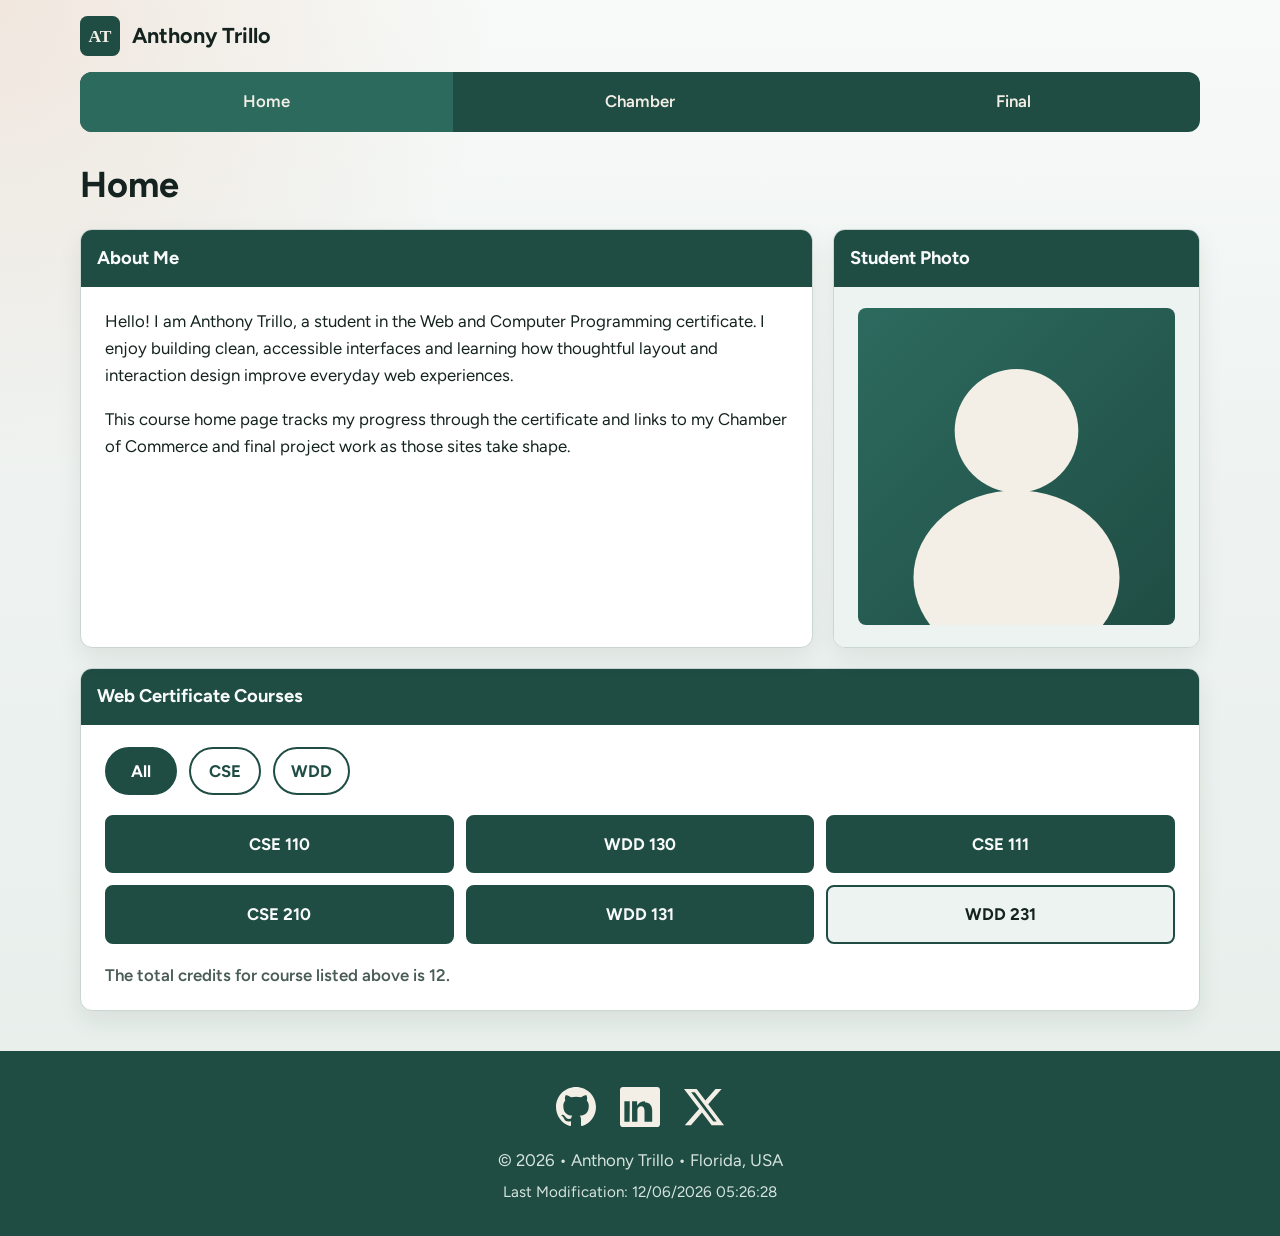
==== index.html @ 42edcfcd "Update README to include project description and usage instructions" ====
<!DOCTYPE html>
<html lang="en">
<head>
  <meta charset="UTF-8">
  <meta name="viewport" content="width=device-width, initial-scale=1.0">
  <meta name="description" content="Anthony Trillo's WDD 231 course home page showcasing web certificate progress, projects, and portfolio links.">
  <meta name="author" content="Anthony Trillo">
  <title>Anthony Trillo | WDD 231 Course Home</title>
  <link rel="preconnect" href="https://fonts.googleapis.com">
  <link rel="preconnect" href="https://fonts.gstatic.com" crossorigin>
  <link href="https://fonts.googleapis.com/css2?family=Figtree:wght@400;600;700&display=swap" rel="stylesheet">
  <link rel="stylesheet" href="styles/small.css">
  <link rel="stylesheet" href="styles/larger.css">
  <script src="scripts/navigation.js" defer></script>
  <script src="scripts/date.js" defer></script>
  <script src="scripts/course.js" defer></script>
</head>
<body>
  <header>
    <img src="images/logo.svg" alt="Anthony Trillo site logo" width="40" height="40">
    <h1>Anthony Trillo</h1>
    <button id="nav-button" class="hamburger" type="button" aria-label="Toggle navigation" aria-controls="nav-bar" aria-expanded="false"></button>
  </header>

  <nav id="nav-bar" class="navigation" aria-label="Primary">
    <ul>
      <li class="current"><a href="index.html" aria-current="page">Home</a></li>
      <li><a href="chamber/">Chamber</a></li>
      <li><a href="project/">Final</a></li>
    </ul>
  </nav>

  <main>
    <h2>Home</h2>

    <div class="intro-grid">
      <section class="card about" aria-labelledby="about-heading">
        <h3 id="about-heading">About Me</h3>
        <div class="card-body">
          <p>
            Hello! I am Anthony Trillo, a student in the Web and Computer Programming certificate.
            I enjoy building clean, accessible interfaces and learning how thoughtful layout and
            interaction design improve everyday web experiences.
          </p>
          <p>
            This course home page tracks my progress through the certificate and links to my
            Chamber of Commerce and final project work as those sites take shape.
          </p>
        </div>
      </section>

      <section class="card photo" aria-labelledby="photo-heading">
        <h3 id="photo-heading">Student Photo</h3>
        <div class="card-body photo-frame">
          <img
            src="images/profile.svg"
            alt="Portrait placeholder for Anthony Trillo"
            width="320"
            height="320">
        </div>
      </section>
    </div>

    <section class="card courses" aria-labelledby="courses-heading">
      <h3 id="courses-heading">Web Certificate Courses</h3>
      <div class="card-body">
        <div class="filters" role="group" aria-label="Filter courses by subject">
          <button type="button" class="filter-btn active" data-filter="all">All</button>
          <button type="button" class="filter-btn" data-filter="CSE">CSE</button>
          <button type="button" class="filter-btn" data-filter="WDD">WDD</button>
        </div>
        <div id="course-list" class="course-list"></div>
        <p id="credit-total" class="credit-total"></p>
      </div>
    </section>
  </main>

  <footer>
    <div class="social">
      <a href="https://github.com/anthonytrillo" target="_blank" rel="noopener noreferrer">
        <img src="images/github.svg" alt="GitHub profile" width="48" height="48">
      </a>
      <a href="https://www.linkedin.com/in/anthonytrillo" target="_blank" rel="noopener noreferrer">
        <img src="images/linkedin.svg" alt="LinkedIn profile" width="48" height="48">
      </a>
      <a href="https://x.com/" target="_blank" rel="noopener noreferrer">
        <img src="images/x.svg" alt="X profile" width="48" height="48">
      </a>
    </div>
    <p>&copy; <span id="currentyear"></span> &bull; Anthony Trillo &bull; Florida, USA</p>
    <p id="lastModified"></p>
  </footer>
</body>
</html>
---- styles/small.css ----
/* Mobile-first baseline styles for the course home page */

:root {
  --ink: #14231f;
  --muted: #4a5c56;
  --bg: #eef3f1;
  --surface: #ffffff;
  --primary: #1f4d44;
  --primary-hover: #163830;
  --accent: #c45c26;
  --accent-soft: #f3e2d6;
  --border: #c9d6d1;
  --completed: #1f4d44;
  --incomplete: #edf3f0;
  --shadow: 0 10px 24px rgba(20, 35, 31, 0.08);
  --radius: 0.75rem;
  --space: 1rem;
  --max-width: 70rem;
  --font: "Figtree", system-ui, sans-serif;
}

*,
*::before,
*::after {
  box-sizing: border-box;
}

html {
  scroll-behavior: smooth;
}

body {
  margin: 0;
  min-width: 320px;
  font-family: var(--font);
  font-size: 1.05rem;
  line-height: 1.6;
  color: var(--ink);
  background:
    radial-gradient(circle at top left, rgba(196, 92, 38, 0.12), transparent 28%),
    linear-gradient(180deg, #f7faf8 0%, var(--bg) 40%, #e6eeea 100%);
}

img {
  max-width: 100%;
  height: auto;
  display: block;
}

a {
  color: var(--primary);
}

h1,
h2,
h3,
p {
  margin-top: 0;
}

h1 {
  margin: 0;
  font-size: 1.35rem;
  line-height: 1.2;
}

h2 {
  margin-bottom: 1rem;
  font-size: clamp(1.75rem, 4vw, 2.25rem);
}

h3 {
  margin: 0;
  padding: 0.85rem 1rem;
  font-size: 1.15rem;
  color: #f8faf9;
  background: var(--primary);
}

/* Header: logo | name | hamburger */
header {
  display: grid;
  grid-template-columns: 40px 1fr 44px;
  align-items: center;
  gap: 0.75rem;
  width: min(100% - 2rem, var(--max-width));
  margin: 0 auto;
  padding: 1rem 0;
}

header img {
  width: 40px;
  height: 40px;
  object-fit: contain;
}

.hamburger {
  width: 44px;
  height: 44px;
  margin: 0;
  padding: 0;
  border: 2px solid transparent;
  border-radius: 0.5rem;
  background: var(--primary);
  color: #fff;
  font-size: 1.5rem;
  line-height: 1;
  cursor: pointer;
}

.hamburger::before {
  content: "\2630";
}

.hamburger.show::before {
  content: "\00D7";
}

.hamburger:hover,
.hamburger:focus-visible {
  background: var(--primary-hover);
  outline: none;
}

.hamburger:focus-visible {
  border-color: var(--accent);
}

/* Small-screen navigation: hidden until toggled */
.navigation {
  display: none;
  width: min(100% - 2rem, var(--max-width));
  margin: 0 auto 1rem;
  background: var(--primary);
  border-radius: var(--radius);
  overflow: hidden;
}

.navigation.show {
  display: block;
}

.navigation ul {
  list-style: none;
  margin: 0;
  padding: 0;
}

.navigation a {
  display: block;
  min-height: 44px;
  padding: 0.9rem 1.15rem;
  border: 2px solid transparent;
  color: #f4efe6;
  text-decoration: none;
  font-weight: 600;
}

/* Wayfinding + hover without layout twitch */
.navigation a:hover,
.navigation a:focus-visible {
  background: var(--primary-hover);
  outline: none;
}

.navigation .current a,
.navigation a[aria-current="page"] {
  background: #2d6a5e;
  border-color: transparent;
}

main {
  width: min(100% - 2rem, var(--max-width));
  margin: 0 auto 2.5rem;
}

.intro-grid {
  display: grid;
  gap: 1.25rem;
  margin-bottom: 1.25rem;
}

.card {
  overflow: hidden;
  background: var(--surface);
  border: 1px solid var(--border);
  border-radius: var(--radius);
  box-shadow: var(--shadow);
}

.card-body {
  padding: 1.15rem;
}

.card-body p:last-child {
  margin-bottom: 0;
}

.photo-frame {
  display: grid;
  place-items: center;
  background: var(--incomplete);
}

.photo-frame img {
  width: min(100%, 20rem);
  aspect-ratio: 1 / 1;
  object-fit: cover;
  border-radius: 0.5rem;
}

.filters {
  display: flex;
  flex-wrap: wrap;
  gap: 0.75rem;
  margin-bottom: 1.25rem;
}

.filter-btn {
  min-height: 44px;
  min-width: 4.5rem;
  padding: 0.55rem 1rem;
  border: 2px solid var(--primary);
  border-radius: 999px;
  background: transparent;
  color: var(--primary);
  font: inherit;
  font-weight: 700;
  cursor: pointer;
}

.filter-btn:hover,
.filter-btn:focus-visible {
  background: var(--accent-soft);
  outline: none;
}

.filter-btn.active {
  background: var(--primary);
  color: #fff;
}

.course-list {
  display: grid;
  grid-template-columns: 1fr;
  gap: 0.75rem;
}

.course-card {
  display: grid;
  place-items: center;
  min-height: 3.5rem;
  padding: 0.85rem 1rem;
  border: 2px solid var(--primary);
  border-radius: 0.5rem;
  background: var(--incomplete);
  color: var(--ink);
  font-weight: 700;
  text-align: center;
}

.course-card.completed {
  background: var(--completed);
  border-color: var(--completed);
  color: #f8faf9;
}

.credit-total {
  margin: 1.15rem 0 0;
  color: var(--muted);
  font-weight: 600;
}

footer {
  padding: 2rem 1rem;
  text-align: center;
  color: #e8efec;
  background: var(--primary);
}

.social {
  display: flex;
  justify-content: center;
  align-items: center;
  column-gap: 1rem;
  margin-bottom: 1rem;
}

.social a {
  display: grid;
  place-items: center;
  width: 48px;
  height: 48px;
  color: #f4efe6;
  border: 2px solid transparent;
  border-radius: 0.5rem;
}

.social a:hover,
.social a:focus-visible {
  color: var(--accent-soft);
  border-color: rgba(244, 239, 230, 0.35);
  outline: none;
}

.social img {
  width: 40px;
  height: 40px;
  object-fit: contain;
}

footer p {
  margin: 0.35rem 0;
  color: #d7e4df;
}

footer p:last-child {
  margin-bottom: 0;
  font-size: 0.95rem;
}
---- styles/larger.css ----
/* Larger viewports: multi-column layout and horizontal navigation */

@media screen and (min-width: 40rem) {
  header {
    grid-template-columns: 40px 1fr;
    width: min(100% - 3rem, var(--max-width));
  }

  .hamburger {
    display: none;
  }

  .navigation {
    display: block;
    width: min(100% - 3rem, var(--max-width));
    margin-bottom: 1.5rem;
  }

  .navigation ul {
    display: flex;
  }

  .navigation li {
    flex: 1 1 0;
  }

  .navigation a {
    text-align: center;
  }

  main {
    width: min(100% - 3rem, var(--max-width));
  }

  .intro-grid {
    grid-template-columns: 2fr 1fr;
    align-items: stretch;
  }

  .photo {
    display: flex;
    flex-direction: column;
  }

  .photo .card-body {
    flex: 1;
  }

  .course-list {
    grid-template-columns: repeat(3, 1fr);
  }
}

@media screen and (min-width: 60rem) {
  .course-list {
    grid-template-columns: repeat(3, minmax(0, 1fr));
  }

  .card-body {
    padding: 1.35rem 1.5rem;
  }
}
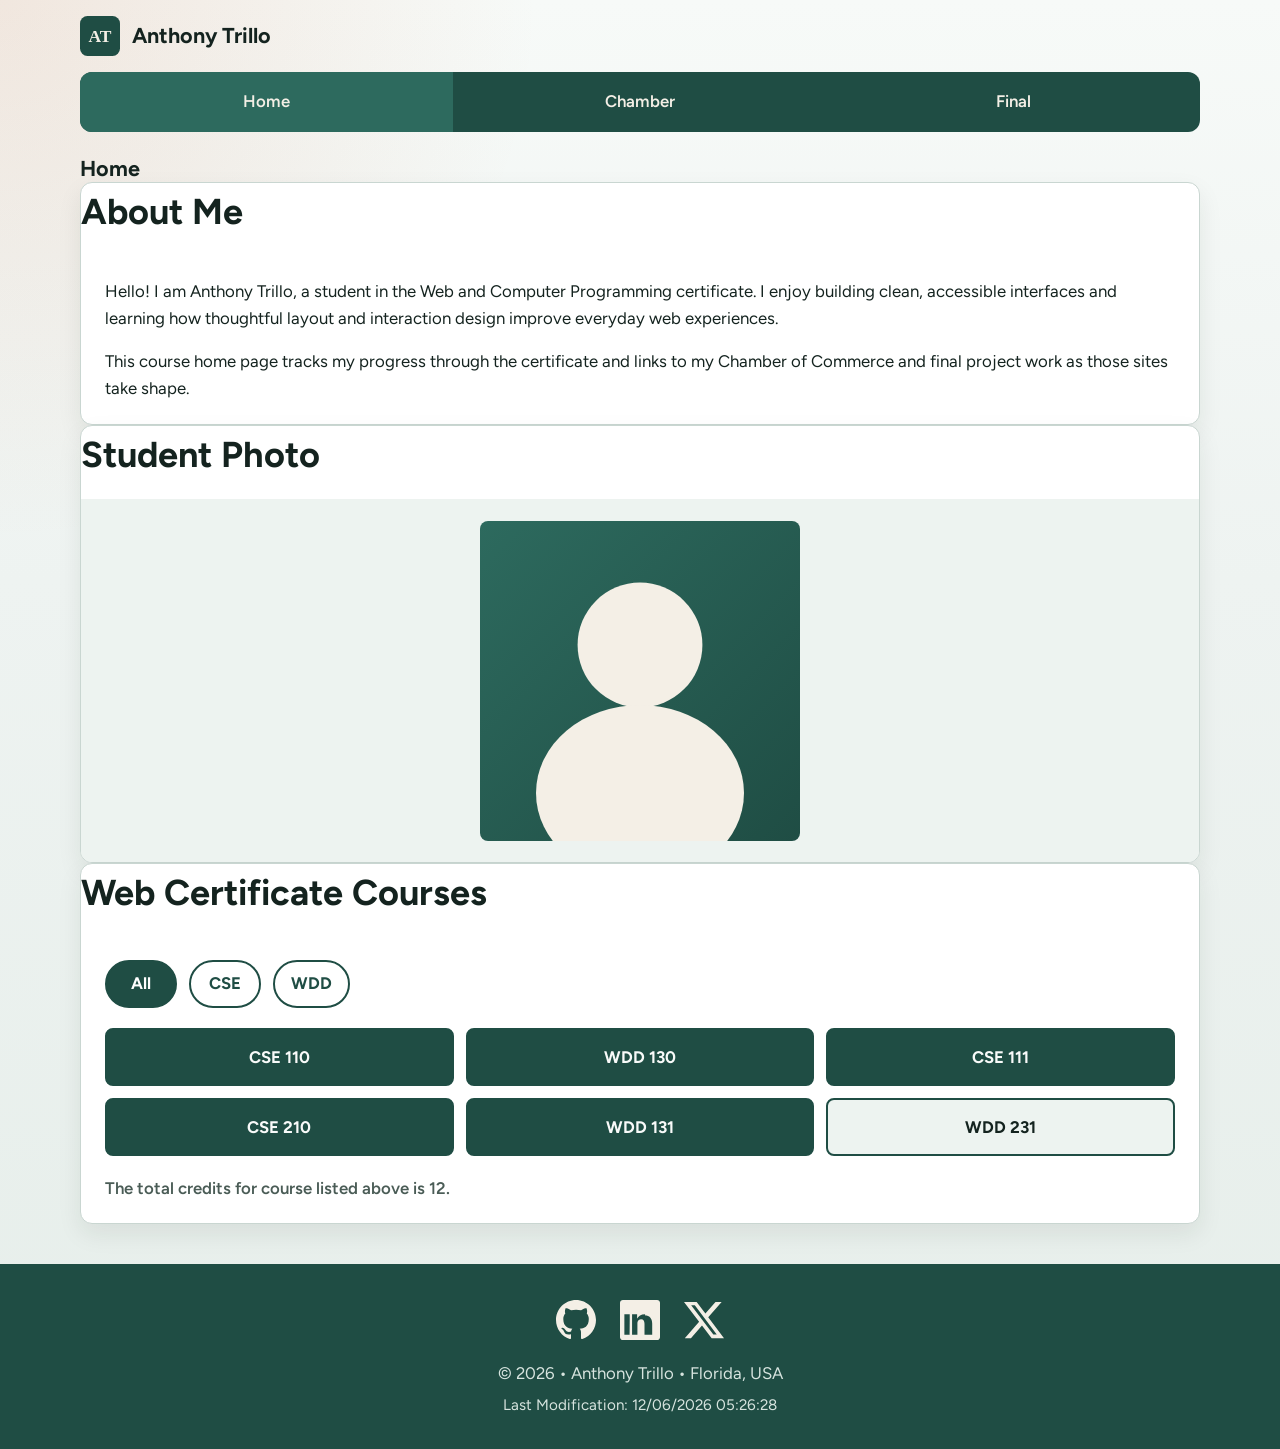
==== commit a2af10f5: "Refactor index.html to improve heading structure and remove unused SVG file" ====
--- a/index.html
+++ b/index.html
@@ -31,38 +31,36 @@
   </nav>
 
   <main>
-    <h2>Home</h2>
+    <h1>Home</h1>
 
-    <div class="intro-grid">
-      <section class="card about" aria-labelledby="about-heading">
-        <h3 id="about-heading">About Me</h3>
+    <section class="card about" aria-labelledby="about-heading">
+        <h2 id="about-heading">About Me</h2>
         <div class="card-body">
-          <p>
+            <p>
             Hello! I am Anthony Trillo, a student in the Web and Computer Programming certificate.
             I enjoy building clean, accessible interfaces and learning how thoughtful layout and
             interaction design improve everyday web experiences.
-          </p>
-          <p>
+            </p>
+            <p>
             This course home page tracks my progress through the certificate and links to my
             Chamber of Commerce and final project work as those sites take shape.
-          </p>
+            </p>
         </div>
-      </section>
+    </section>
 
-      <section class="card photo" aria-labelledby="photo-heading">
-        <h3 id="photo-heading">Student Photo</h3>
+    <section class="card photo" aria-labelledby="photo-heading">
+        <h2 id="photo-heading">Student Photo</h2>
         <div class="card-body photo-frame">
-          <img
+            <img
             src="images/profile.svg"
             alt="Portrait placeholder for Anthony Trillo"
             width="320"
             height="320">
         </div>
-      </section>
-    </div>
+    </section>
 
     <section class="card courses" aria-labelledby="courses-heading">
-      <h3 id="courses-heading">Web Certificate Courses</h3>
+      <h2 id="courses-heading">Web Certificate Courses</h2>
       <div class="card-body">
         <div class="filters" role="group" aria-label="Filter courses by subject">
           <button type="button" class="filter-btn active" data-filter="all">All</button>
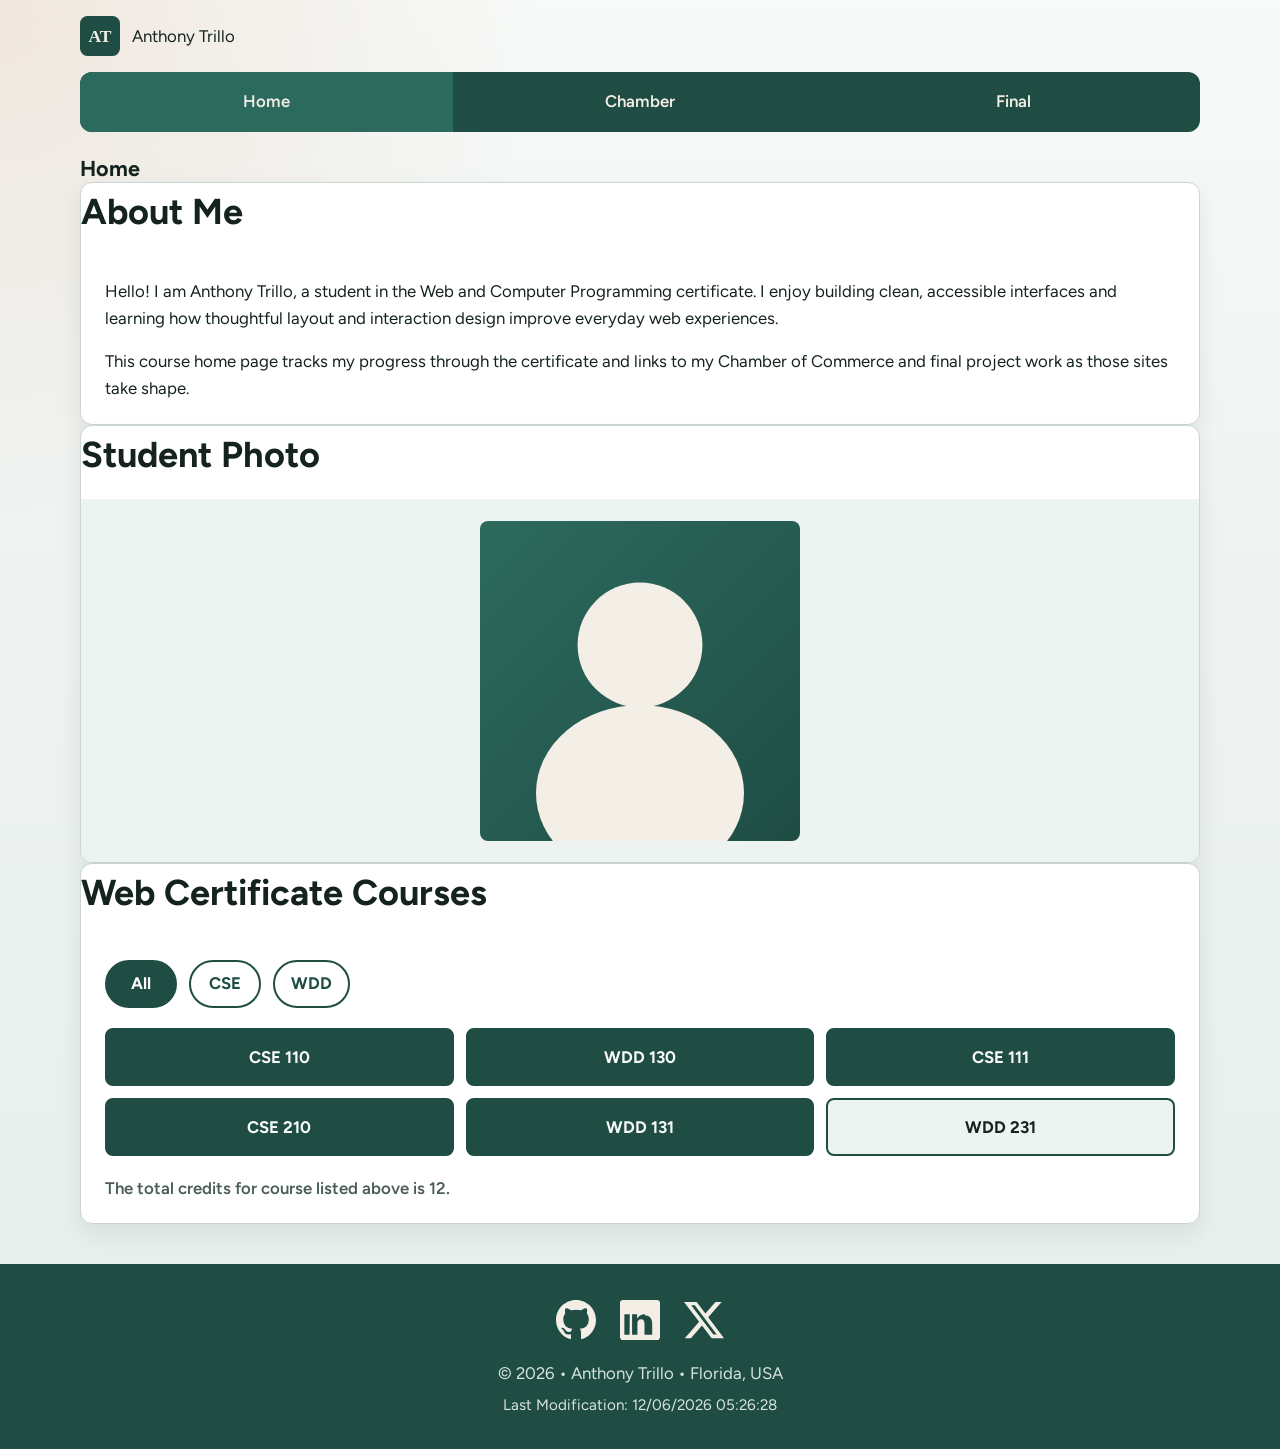
==== commit a9779069: "Update index.html to replace heading with span and change X profile image to Twitter; remove unused " ====
--- a/index.html
+++ b/index.html
@@ -18,7 +18,7 @@
 <body>
   <header>
     <img src="images/logo.svg" alt="Anthony Trillo site logo" width="40" height="40">
-    <h1>Anthony Trillo</h1>
+    <span>Anthony Trillo</span>
     <button id="nav-button" class="hamburger" type="button" aria-label="Toggle navigation" aria-controls="nav-bar" aria-expanded="false"></button>
   </header>
 
@@ -82,7 +82,7 @@
         <img src="images/linkedin.svg" alt="LinkedIn profile" width="48" height="48">
       </a>
       <a href="https://x.com/" target="_blank" rel="noopener noreferrer">
-        <img src="images/x.svg" alt="X profile" width="48" height="48">
+        <img src="images/twitter.svg" alt="Twitter profile" width="48" height="48">
       </a>
     </div>
     <p>&copy; <span id="currentyear"></span> &bull; Anthony Trillo &bull; Florida, USA</p>
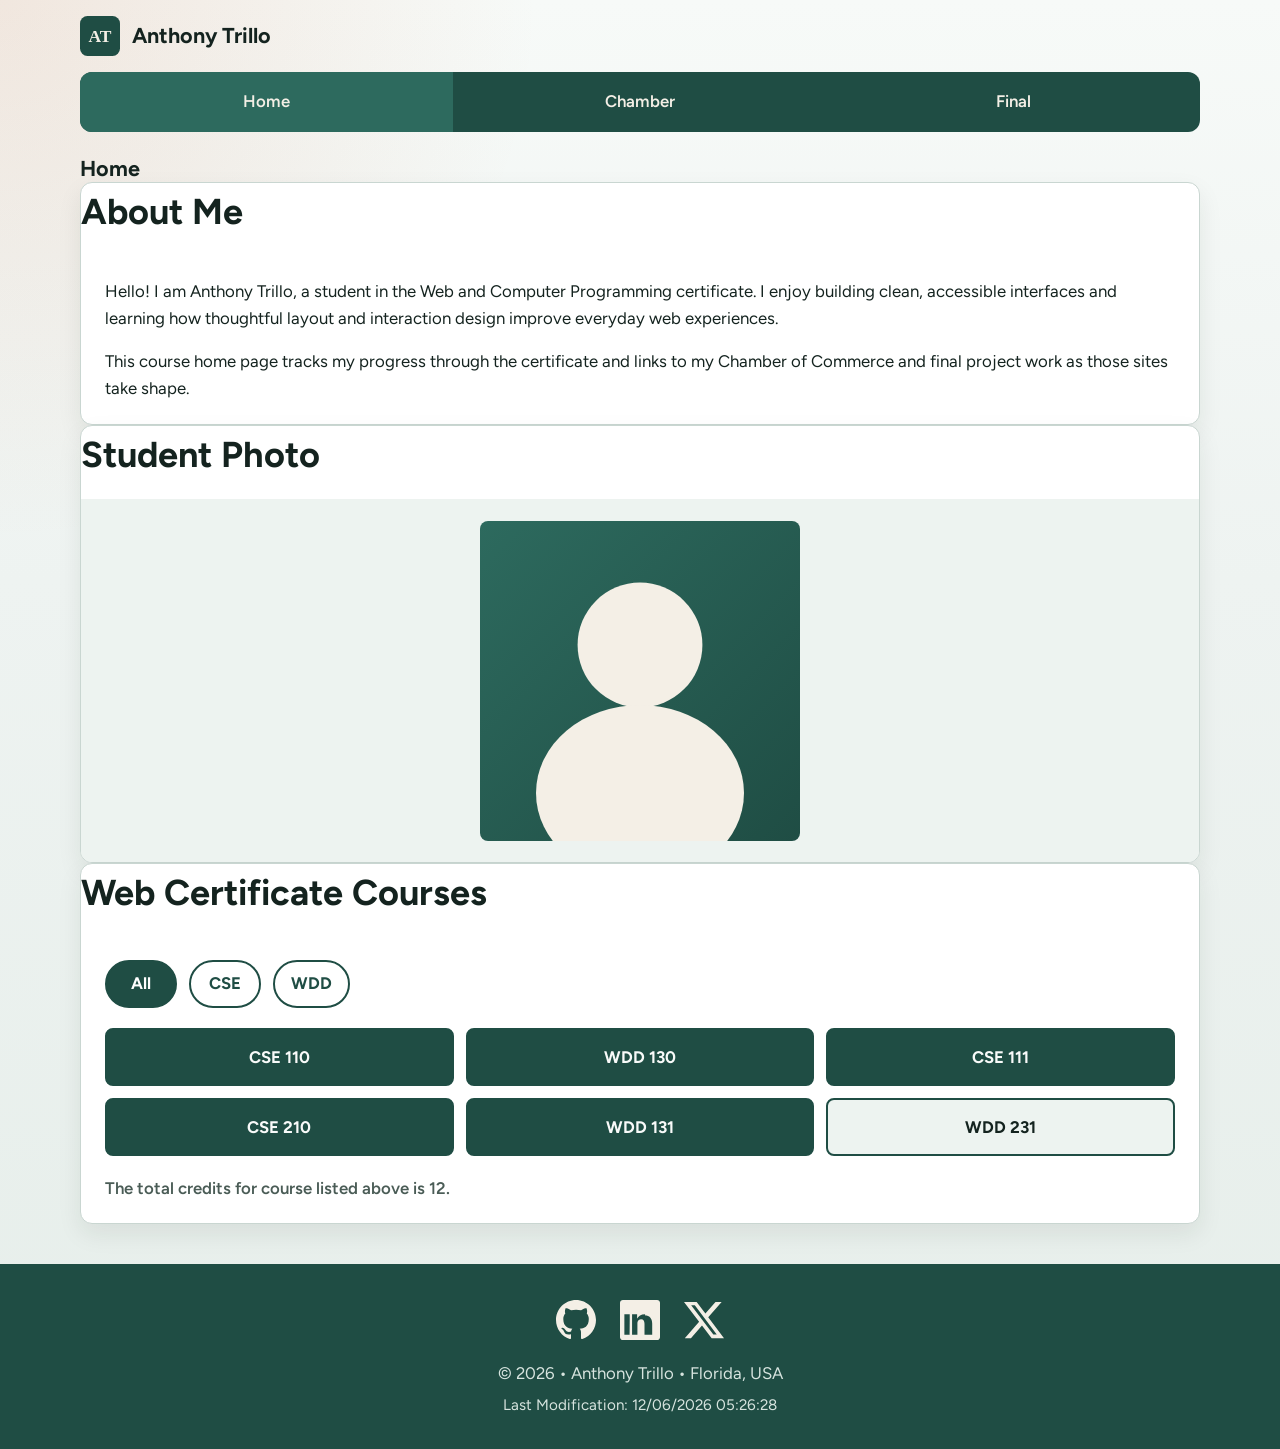
==== commit 9835b93c: "Replace span with h1 for improved semantic structure in index.html" ====
--- a/index.html
+++ b/index.html
@@ -18,7 +18,7 @@
 <body>
   <header>
     <img src="images/logo.svg" alt="Anthony Trillo site logo" width="40" height="40">
-    <span>Anthony Trillo</span>
+    <h1>Anthony Trillo</h1>
     <button id="nav-button" class="hamburger" type="button" aria-label="Toggle navigation" aria-controls="nav-bar" aria-expanded="false"></button>
   </header>
 
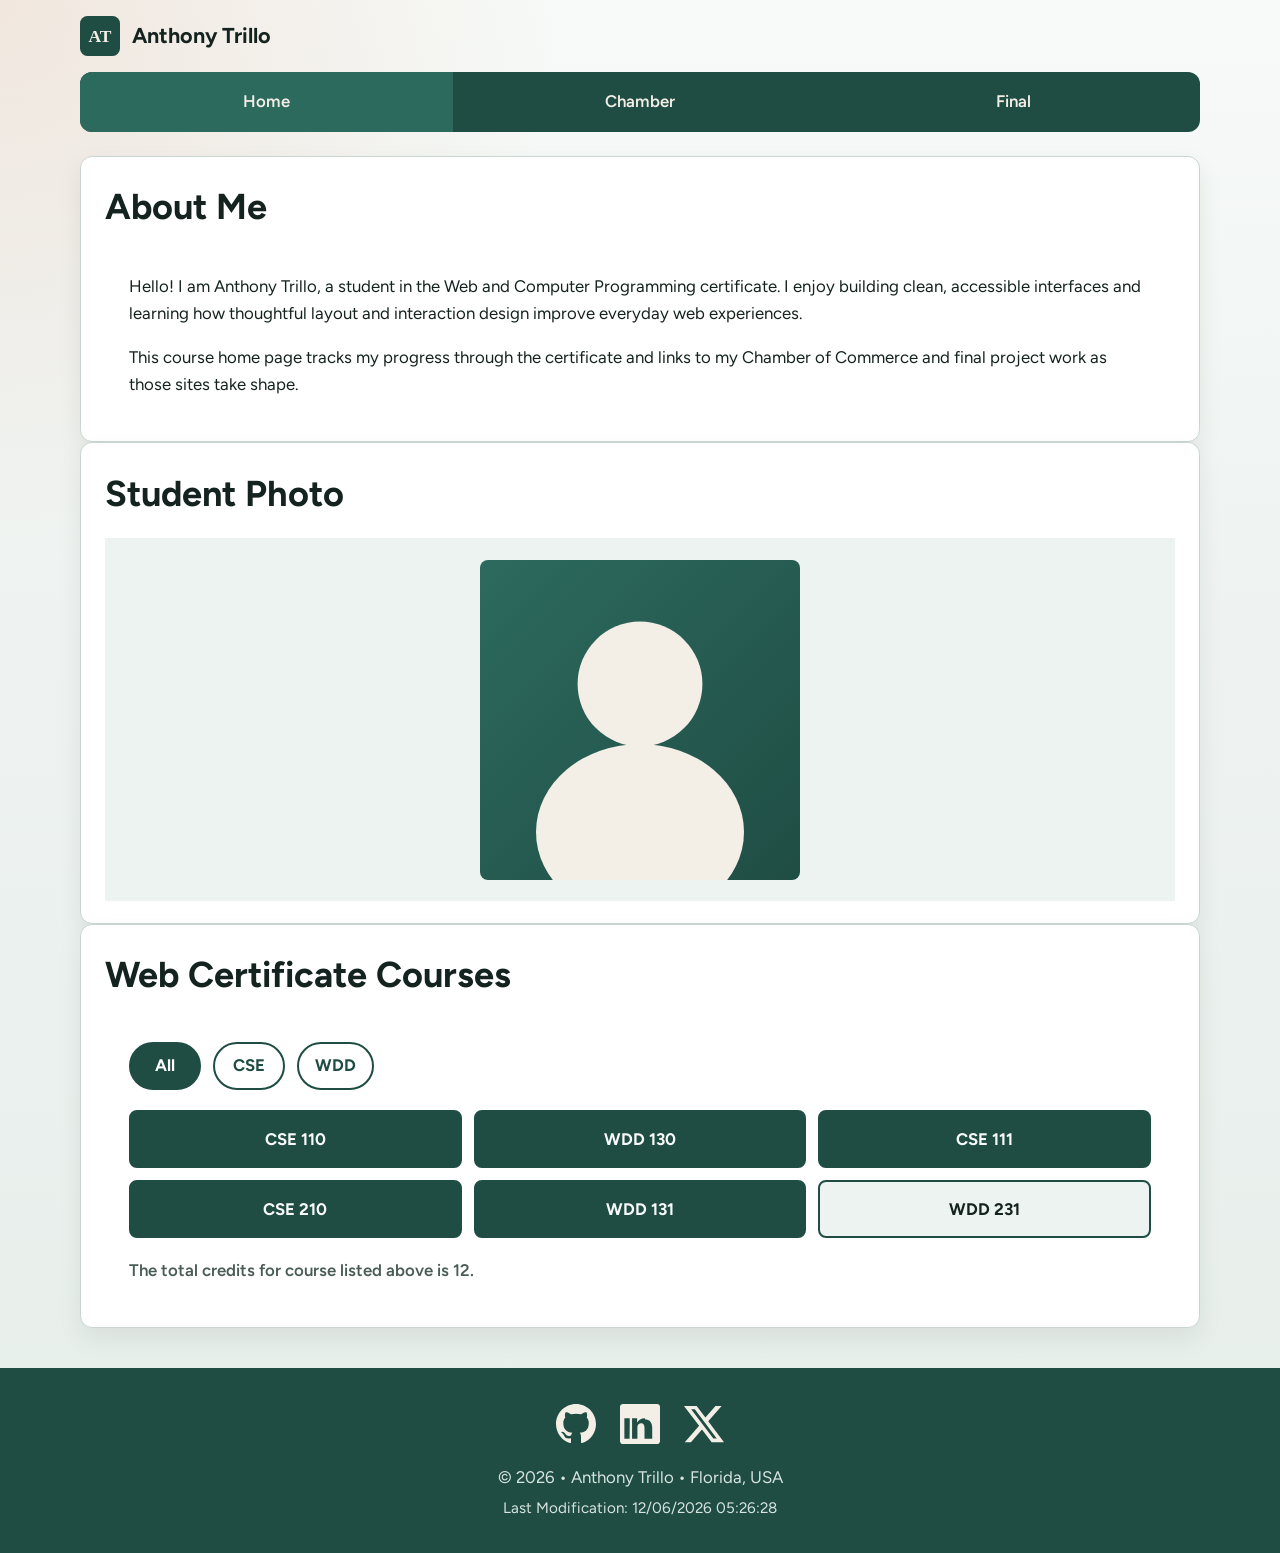
==== commit 5d62375c: "Added a modal for button courses" ====
--- a/index.html
+++ b/index.html
@@ -5,15 +5,17 @@
   <meta name="viewport" content="width=device-width, initial-scale=1.0">
   <meta name="description" content="Anthony Trillo's WDD 231 course home page showcasing web certificate progress, projects, and portfolio links.">
   <meta name="author" content="Anthony Trillo">
+  <meta property="og:title" content="Anthony Trillo | WDD 231 Course Home Page">
+  <meta property="og:description" content="Anthony Trillo's WDD 231 course home page showcasing web certificate progress, projects, and portfolio links.">
+  <meta property="og:image" content="https://anthonytrillo.github.io/wdd231/images/favicon.ico">
+  <meta property="og:url" content="https://anthonytrillo.github.io/wdd231/index.html">
   <title>Anthony Trillo | WDD 231 Course Home</title>
   <link rel="preconnect" href="https://fonts.googleapis.com">
   <link rel="preconnect" href="https://fonts.gstatic.com" crossorigin>
   <link href="https://fonts.googleapis.com/css2?family=Figtree:wght@400;600;700&display=swap" rel="stylesheet">
+  <link rel="icon" href="images/favicon.ico">
   <link rel="stylesheet" href="styles/small.css">
   <link rel="stylesheet" href="styles/larger.css">
-  <script src="scripts/navigation.js" defer></script>
-  <script src="scripts/date.js" defer></script>
-  <script src="scripts/course.js" defer></script>
 </head>
 <body>
   <header>
@@ -31,9 +33,8 @@
   </nav>
 
   <main>
-    <h1>Home</h1>
-
     <section class="card about" aria-labelledby="about-heading">
+      <div class="card-body">
         <h2 id="about-heading">About Me</h2>
         <div class="card-body">
             <p>
@@ -46,9 +47,11 @@
             Chamber of Commerce and final project work as those sites take shape.
             </p>
         </div>
+      </div>
     </section>
 
     <section class="card photo" aria-labelledby="photo-heading">
+      <div class="card-body">
         <h2 id="photo-heading">Student Photo</h2>
         <div class="card-body photo-frame">
             <img
@@ -57,10 +60,12 @@
             width="320"
             height="320">
         </div>
+      </div>
     </section>
 
     <section class="card courses" aria-labelledby="courses-heading">
-      <h2 id="courses-heading">Web Certificate Courses</h2>
+      <div class="card-body">
+        <h2 id="courses-heading">Web Certificate Courses</h2>
       <div class="card-body">
         <div class="filters" role="group" aria-label="Filter courses by subject">
           <button type="button" class="filter-btn active" data-filter="all">All</button>
@@ -68,9 +73,13 @@
           <button type="button" class="filter-btn" data-filter="WDD">WDD</button>
         </div>
         <div id="course-list" class="course-list"></div>
-        <p id="credit-total" class="credit-total"></p>
+          <p id="credit-total" class="credit-total"></p>
+        </div>
       </div>
     </section>
+    <dialog id="course-details">
+      <button id="closeModal" aria-label="Close">❌</button>
+    </dialog>
   </main>
 
   <footer>
@@ -88,5 +97,9 @@
     <p>&copy; <span id="currentyear"></span> &bull; Anthony Trillo &bull; Florida, USA</p>
     <p id="lastModified"></p>
   </footer>
+
+  <script src="scripts/navigation.js" defer></script>
+  <script src="scripts/date.js" defer></script>
+  <script src="scripts/course.js" defer></script>
 </body>
 </html>
--- a/styles/small.css
+++ b/styles/small.css
@@ -271,6 +271,54 @@
   font-weight: 600;
 }
 
+dialog {
+  position: absolute;
+  top: 50%;
+  left: 50%;
+  transform: translate(-50%, -50%);
+  padding: 0;
+  border: none;
+  background: var(--surface);
+  border-radius: var(--radius);
+  box-shadow: var(--shadow);
+  width: 90%;
+  max-width: 40rem;
+  max-height: 90vh;
+}
+
+dialog h2 {
+  margin-bottom: 1rem;
+  font-size: 1.5rem;
+  font-weight: 700;
+}
+
+dialog p {
+  margin-bottom: 0.5rem;
+  font-size: 1rem;
+  line-height: 1.5;
+}
+
+dialog p:last-child {
+  margin-bottom: 0;
+}
+
+dialog::backdrop {
+  background: rgba(0, 0, 0, 0.5);
+  backdrop-filter: blur(2px);
+}
+
+dialog button {
+  padding: 0.5rem;
+  border: none;
+  background: var(--primary);
+  color: #f8faf9;
+  font-weight: 600;
+  cursor: pointer;
+  position: absolute;
+  top: 0;
+  right: 0;
+}
+
 footer {
   padding: 2rem 1rem;
   text-align: center;
